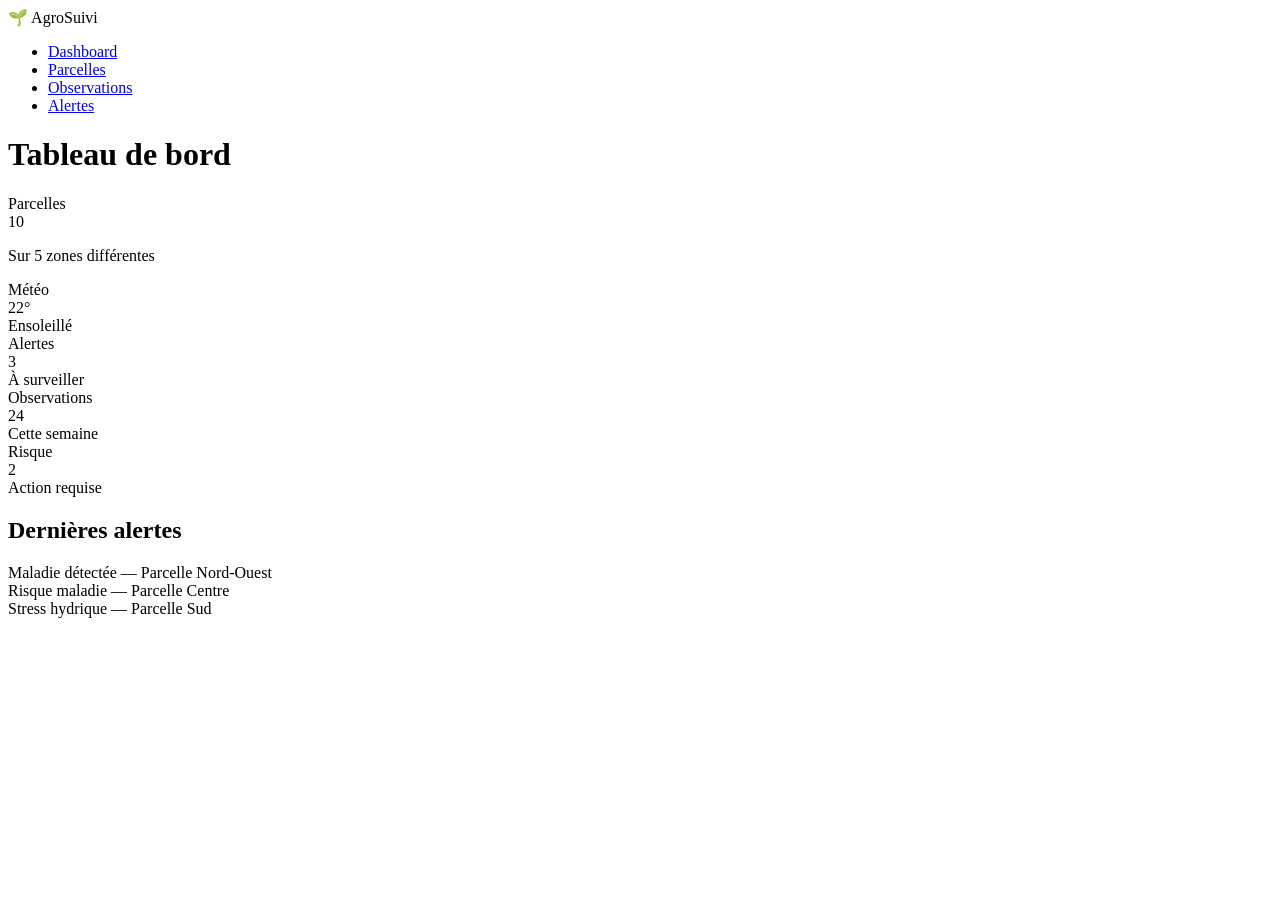
==== templates/index.html @ 2c7e05cf "html-index" ====
<!DOCTYPE html>
<html lang="fr">
<head>
    <meta charset="UTF-8">
    <meta name="viewport" content="width=device-width, initial-scale=1.0">
    <title>AgroSuivi - Tableau de bord</title>

    
</head>
<body>

    <!-- SIDEBAR -->
    <aside class="sidebar">
        <div class="logo">🌱 AgroSuivi</div>
        <ul class="menu">
            <li class="actif"><a href="index.html">Dashboard</a></li>
            <li><a href="parcelles.html">Parcelles</a></li>
            <li><a href="observations.html">Observations</a></li>
            <li><a href="alertes.html">Alertes</a></li>
        </ul>
    </aside>


    <!-- CONTENU -->
    <main class="contenu">

        <h1>Tableau de bord</h1>


        <!-- GRILLE BENTO -->
        <div class="bento">

            <!-- Grande boîte parcelles -->
            <div class="boite grande">
                <span class="label">Parcelles</span>
                <div>
                    <div class="chiffre">10</div>
                    <p class="info">Sur 5 zones différentes</p>
                </div>
            </div>

            <!-- Météo (lime) -->
            <div class="boite lime">
                <span class="label">Météo</span>
                <div class="chiffre">22°</div>
                <span class="info">Ensoleillé</span>
            </div>

            <!-- Alertes (orange) -->
            <div class="boite orange">
                <span class="label">Alertes</span>
                <div class="chiffre">3</div>
                <span class="info">À surveiller</span>
            </div>

            <!-- Observations -->
            <div class="boite">
                <span class="label">Observations</span>
                <div class="chiffre">24</div>
                <span class="info">Cette semaine</span>
            </div>

            <!-- Risque -->
            <div class="boite">
                <span class="label">Risque</span>
                <div class="chiffre">2</div>
                <span class="info">Action requise</span>
            </div>

        </div>


        <!-- DERNIÈRES ALERTES -->
        <div class="alertes-bloc">
            <h2>Dernières alertes</h2>

            <div class="alerte rouge">
                Maladie détectée — Parcelle Nord-Ouest
            </div>

            <div class="alerte orange">
                Risque maladie — Parcelle Centre
            </div>

            <div class="alerte bleu">
                Stress hydrique — Parcelle Sud
            </div>
        </div>

    </main>
    

</body>
</html>
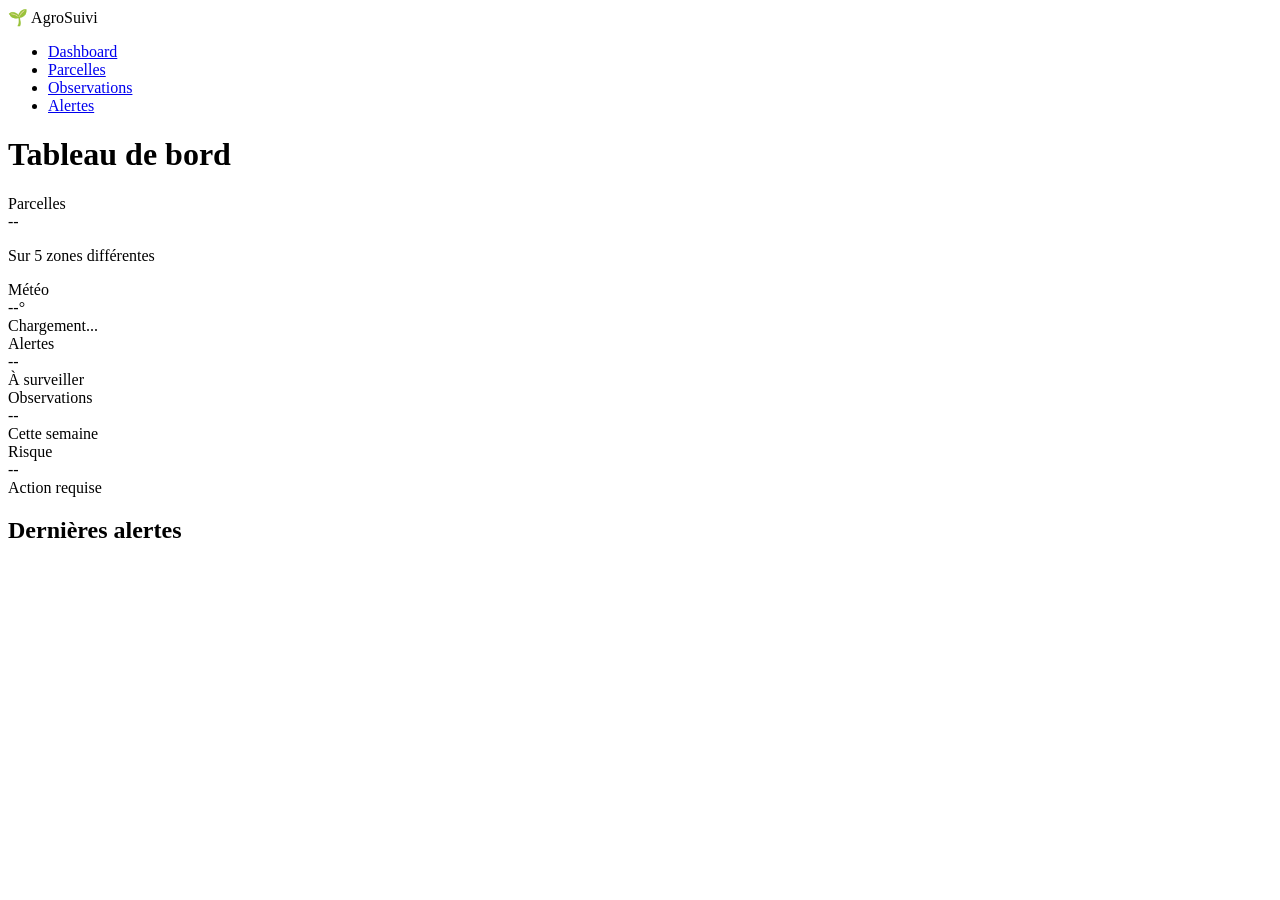
==== commit 909b04c7: "html final" ====
--- a/templates/index.html
+++ b/templates/index.html
@@ -9,7 +9,6 @@
 </head>
 <body>
 
-    <!-- SIDEBAR -->
     <aside class="sidebar">
         <div class="logo">🌱 AgroSuivi</div>
         <ul class="menu">
@@ -21,74 +20,57 @@
     </aside>
 
 
-    <!-- CONTENU -->
     <main class="contenu">
 
         <h1>Tableau de bord</h1>
 
-
-        <!-- GRILLE BENTO -->
         <div class="bento">
 
-            <!-- Grande boîte parcelles -->
             <div class="boite grande">
                 <span class="label">Parcelles</span>
                 <div>
-                    <div class="chiffre">10</div>
+                    <div class="chiffre" id="nb-parcelles">--</div>
                     <p class="info">Sur 5 zones différentes</p>
                 </div>
             </div>
 
-            <!-- Météo (lime) -->
             <div class="boite lime">
                 <span class="label">Météo</span>
-                <div class="chiffre">22°</div>
-                <span class="info">Ensoleillé</span>
+                <div class="chiffre" id="meteo-temp">--°</div>
+                <span class="info" id="meteo-detail">Chargement...</span>
             </div>
 
-            <!-- Alertes (orange) -->
             <div class="boite orange">
                 <span class="label">Alertes</span>
-                <div class="chiffre">3</div>
+                <div class="chiffre" id="nb-alertes">--</div>
                 <span class="info">À surveiller</span>
             </div>
 
-            <!-- Observations -->
             <div class="boite">
                 <span class="label">Observations</span>
-                <div class="chiffre">24</div>
+                <div class="chiffre" id="nb-observations">--</div>
                 <span class="info">Cette semaine</span>
             </div>
 
-            <!-- Risque -->
             <div class="boite">
                 <span class="label">Risque</span>
-                <div class="chiffre">2</div>
+                <div class="chiffre" id="nb-risque">--</div>
                 <span class="info">Action requise</span>
             </div>
 
         </div>
 
 
-        <!-- DERNIÈRES ALERTES -->
         <div class="alertes-bloc">
             <h2>Dernières alertes</h2>
-
-            <div class="alerte rouge">
-                Maladie détectée — Parcelle Nord-Ouest
-            </div>
-
-            <div class="alerte orange">
-                Risque maladie — Parcelle Centre
-            </div>
-
-            <div class="alerte bleu">
-                Stress hydrique — Parcelle Sud
+            <div id="liste-alertes">
+                <!--  alerte JS -->
             </div>
         </div>
 
     </main>
-    
+
+    <script src="/static/js/dashboard.js"></script>
 
 </body>
 </html>
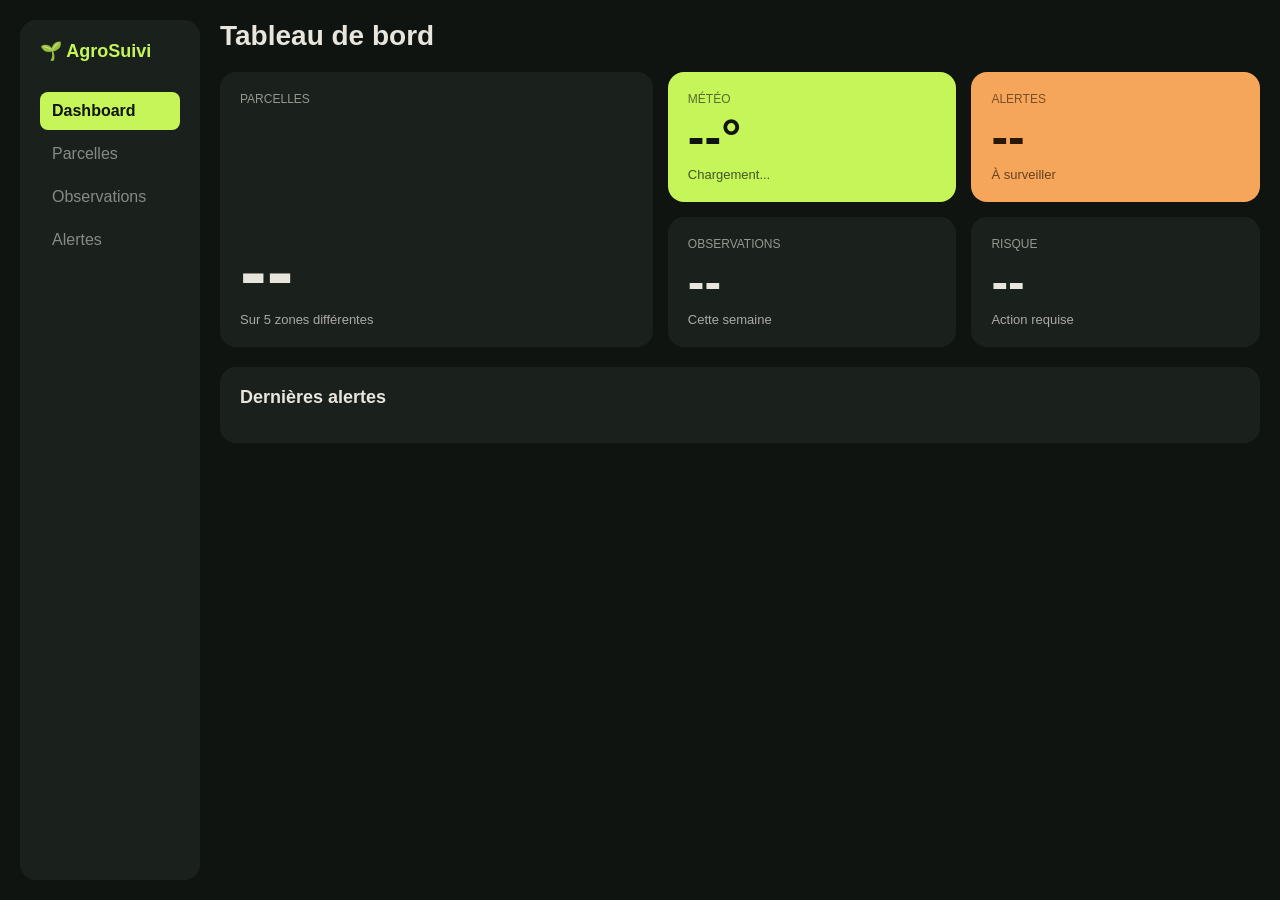
==== commit 72327cac: "js ajouté" ====
--- a/templates/index.html
+++ b/templates/index.html
@@ -3,6 +3,7 @@
 <head>
     <meta charset="UTF-8">
     <meta name="viewport" content="width=device-width, initial-scale=1.0">
+    <link rel="stylesheet" href="../static/css/style.css">
     <title>AgroSuivi - Tableau de bord</title>
 
     
@@ -70,7 +71,7 @@
 
     </main>
 
-    <script src="/static/js/dashboard.js"></script>
+    <script src="../static/js/dashboard.js"></script>
 
 </body>
 </html>
--- a/static/css/style.css
+++ b/static/css/style.css
@@ -0,0 +1,189 @@
+* {
+    margin: 0;
+    padding: 0;
+    box-sizing: border-box;
+}
+
+body {
+    font-family: Arial, sans-serif;
+    background-color: #0F1410;
+    color: #E8E5DD;
+    display: flex;
+    min-height: 100vh;
+    padding: 20px;
+    gap: 20px;
+}
+
+
+
+.sidebar {
+    width: 180px;
+    background-color: #1A211D;
+    border-radius: 16px;
+    padding: 20px;
+}
+
+.logo {
+    font-size: 18px;
+    font-weight: bold;
+    color: #C5F558;
+    margin-bottom: 30px;
+}
+
+.menu {
+    list-style: none;
+}
+
+.menu li {
+    padding: 10px 12px;
+    margin-bottom: 5px;
+    border-radius: 8px;
+    color: #888;
+    cursor: pointer;
+}
+
+.menu li.actif {
+    background-color: #C5F558;
+    color: #0F1410;
+    font-weight: bold;
+}
+
+.menu li a {
+    color: inherit;
+    text-decoration: none;
+    display: block;
+}
+
+
+
+.contenu {
+    flex: 1;
+}
+
+h1 {
+    font-size: 28px;
+    margin-bottom: 20px;
+}
+
+
+
+.bento {
+    display: grid;
+    grid-template-columns: 1.5fr 1fr 1fr;
+    grid-template-rows: 1fr 1fr;
+    gap: 15px;
+    margin-bottom: 20px;
+}
+
+.boite {
+    background-color: #1A211D;
+    border-radius: 16px;
+    padding: 20px;
+    display: flex;
+    flex-direction: column;
+    justify-content: space-between;
+    min-height: 130px;
+}
+
+.grande {
+    grid-row: span 2;
+}
+
+.lime {
+    background-color: #C5F558;
+    color: #0F1410;
+}
+
+.orange {
+    background-color: #F5A65B;
+    color: #2A1605;
+}
+
+.label {
+    font-size: 12px;
+    text-transform: uppercase;
+    opacity: 0.6;
+}
+
+.chiffre {
+    font-size: 50px;
+    font-weight: bold;
+    line-height: 1;
+}
+
+.grande .chiffre {
+    font-size: 80px;
+}
+
+.info {
+    font-size: 13px;
+    opacity: 0.7;
+}
+
+
+.alertes-bloc {
+    background-color: #1A211D;
+    border-radius: 16px;
+    padding: 20px;
+}
+
+.alertes-bloc h2 {
+    font-size: 18px;
+    margin-bottom: 15px;
+}
+
+.alerte {
+    padding: 12px;
+    border-radius: 8px;
+    margin-bottom: 8px;
+    font-size: 14px;
+}
+
+.alerte.rouge {
+    background-color: #2D1414;
+    border-left: 3px solid #E04545;
+}
+
+.alerte.orange {
+    background-color: #2D2014;
+    border-left: 3px solid #F5A65B;
+}
+
+.alerte.bleu {
+    background-color: #14222D;
+    border-left: 3px solid #5BAFF5;
+}
+
+
+/* ============================================
+   RESPONSIVE - Mobile (max 768px)
+   ============================================ */
+@media (max-width: 768px) {
+
+    body {
+        flex-direction: column;
+        padding: 10px;
+    }
+
+    .sidebar {
+        width: 100%;
+    }
+
+    .menu {
+        display: flex;
+        gap: 5px;
+        flex-wrap: wrap;
+    }
+
+    .bento {
+        grid-template-columns: 1fr;
+    }
+
+    .grande {
+        grid-row: span 1;
+    }
+
+    .grande .chiffre {
+        font-size: 50px;
+    }
+}
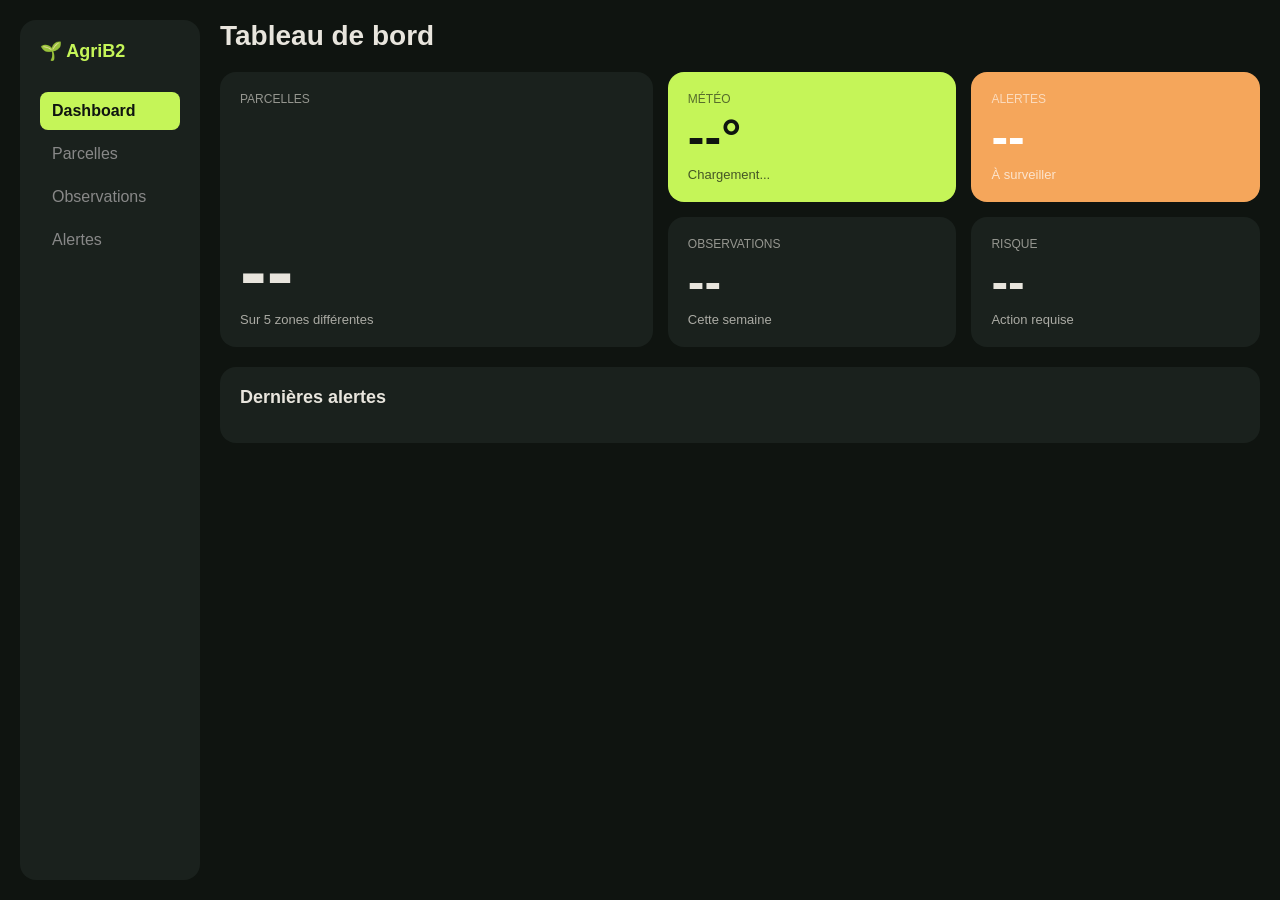
==== commit 4173ffec: "modification du css et ajout du SEO dans le head" ====
--- a/templates/index.html
+++ b/templates/index.html
@@ -1,17 +1,18 @@
 <!DOCTYPE html>
 <html lang="fr">
 <head>
-    <meta charset="UTF-8">
-    <meta name="viewport" content="width=device-width, initial-scale=1.0">
-    <link rel="stylesheet" href="../static/css/style.css">
-    <title>AgroSuivi - Tableau de bord</title>
-
-    
+  <meta charset="UTF-8">
+  <meta name="viewport" content="width=device-width, initial-scale=1.0">
+  <meta name="description" content="Tableau de bord de suivi agricole - visualisez vos parcelles, cultures et alertes en temps réel">
+  <meta name="keywords" content="agriculture, parcelles, cultures, alertes, suivi, météo">
+  <meta name="author" content="Amine, Hamza, Mohammed, Melinna">
+  <title>AgriB2 - Tableau de bord</title>
+<link rel="stylesheet" href="../static/css/style.css">
 </head>
 <body>
 
     <aside class="sidebar">
-        <div class="logo">🌱 AgroSuivi</div>
+        <div class="logo">🌱 AgriB2</div>
         <ul class="menu">
             <li class="actif"><a href="index.html">Dashboard</a></li>
             <li><a href="parcelles.html">Parcelles</a></li>
--- a/static/css/style.css
+++ b/static/css/style.css
@@ -96,7 +96,7 @@
 
 .orange {
     background-color: #F5A65B;
-    color: #2A1605;
+    color: #ffffff;
 }
 
 .label {
@@ -186,4 +186,342 @@
     .grande .chiffre {
         font-size: 50px;
     }
+}
+
+/* ============================================
+   PAGE Observations
+   ============================================ */
+
+/* --- GRILLE 2 COLONNES OBSERVATIONS --- */
+.grille {
+    display: grid;
+    grid-template-columns: 1fr 1.4fr;
+    gap: 15px;
+}
+
+.carte {
+    background-color: #1A211D;
+    border-radius: 16px;
+    padding: 20px;
+}
+
+/* --- FORMULAIRE --- */
+.champ {
+    margin-bottom: 14px;
+}
+
+.champ label {
+    display: block;
+    font-size: 12px;
+    text-transform: uppercase;
+    color: #888;
+    margin-bottom: 6px;
+}
+
+.champ select,
+.champ input,
+.champ textarea {
+    width: 100%;
+    background-color: #0F1410;
+    border: 1px solid #2A3A30;
+    border-radius: 8px;
+    padding: 10px 12px;
+    color: #E8E5DD;
+    font-size: 14px;
+    font-family: Arial, sans-serif;
+    outline: none;
+}
+
+.champ textarea {
+    height: 80px;
+    resize: none;
+}
+
+/* --- BOUTONS ETAT --- */
+.etats {
+    display: grid;
+    grid-template-columns: 1fr 1fr;
+    gap: 6px;
+}
+
+.btn-etat {
+    background-color: #0F1410;
+    border: 1px solid #2A3A30;
+    border-radius: 8px;
+    padding: 8px;
+    color: #888;
+    font-size: 12px;
+    cursor: pointer;
+}
+
+.btn-etat.actif {
+    background-color: #1E3A10;
+    border-color: #C5F558;
+    color: #C5F558;
+    font-weight: bold;
+}
+
+/* --- BOUTON ENVOYER --- */
+.btn-envoyer {
+    width: 100%;
+    background-color: #C5F558;
+    color: #0F1410;
+    border: none;
+    border-radius: 8px;
+    padding: 12px;
+    font-size: 14px;
+    font-weight: bold;
+    cursor: pointer;
+    margin-top: 6px;
+}
+
+/* --- MESSAGE SUCCES --- */
+.msg-succes {
+    display: none;
+    background-color: #1E3A10;
+    border: 1px solid #C5F558;
+    border-radius: 8px;
+    padding: 10px;
+    text-align: center;
+    color: #C5F558;
+    font-size: 13px;
+    margin-top: 10px;
+}
+
+/* --- HISTORIQUE --- */
+.historique-header {
+    display: flex;
+    justify-content: space-between;
+    align-items: center;
+    margin-bottom: 16px;
+}
+
+.filtre {
+    background-color: #0F1410;
+    border: 1px solid #2A3A30;
+    border-radius: 8px;
+    padding: 6px 10px;
+    color: #E8E5DD;
+    font-size: 12px;
+    outline: none;
+}
+
+/* --- UNE OBSERVATION --- */
+.obs {
+    display: flex;
+    gap: 12px;
+    padding-bottom: 14px;
+    border-bottom: 1px solid #1E2820;
+    margin-bottom: 14px;
+}
+
+.obs:last-child {
+    border-bottom: none;
+    margin-bottom: 0;
+}
+
+.point {
+    width: 8px;
+    height: 8px;
+    border-radius: 50%;
+    margin-top: 5px;
+    flex-shrink: 0;
+}
+
+.point-vert   { background-color: #C5F558; }
+.point-orange { background-color: #F5A65B; }
+.point-rouge  { background-color: #E04545; }
+.point-bleu   { background-color: #5BAFF5; }
+
+.obs-info { flex: 1; }
+
+.obs-ligne1 {
+    display: flex;
+    justify-content: space-between;
+    margin-bottom: 3px;
+}
+
+.obs-etat { font-size: 13px; font-weight: bold; }
+.obs-date { font-size: 11px; color: #888; }
+.obs-parcelle { font-size: 12px; color: #C5F558; margin-bottom: 3px; }
+.obs-commentaire { font-size: 12px; color: #888; }
+
+/* --- RESPONSIVE --- */
+@media (max-width: 768px) {
+    .grille { grid-template-columns: 1fr; }
+}
+
+
+
+/* =============
+   PAGE PARCELLES 
+   ============= */
+
+/* Header avec titre + bouton */
+.header-page {
+    display: flex;
+    justify-content: space-between;
+    align-items: center;
+    margin-bottom: 20px;
+}
+
+.btn-ajouter {
+    background-color: #C5F558;
+    color: #0F1410;
+    border: none;
+    padding: 10px 18px;
+    border-radius: 10px;
+    font-weight: bold;
+    cursor: pointer;
+    font-size: 14px;
+}
+
+
+/* Filtres en pastilles */
+.filtres {
+    display: flex;
+    gap: 8px;
+    margin-bottom: 20px;
+    flex-wrap: wrap;
+}
+
+.filtre {
+    background-color: #1A211D;
+    color: #888;
+    padding: 8px 14px;
+    border-radius: 20px;
+    font-size: 13px;
+    cursor: pointer;
+    border: 1px solid #2A332D;
+}
+
+.filtre.actif {
+    background-color: #C5F558;
+    color: #0F1410;
+    border-color: #C5F558;
+}
+
+
+/* Grille de cartes parcelles */
+.grille-parcelles {
+    display: grid;
+    grid-template-columns: repeat(3, 1fr);
+    gap: 15px;
+}
+
+.carte {
+    background-color: #1A211D;
+    border-radius: 16px;
+    padding: 18px;
+    border-left: 4px solid #C5F558;
+}
+
+.carte.risque { border-left-color: #F5A65B; }
+.carte.maladie { border-left-color: #E04545; }
+
+
+.carte-haut {
+    display: flex;
+    justify-content: space-between;
+    align-items: flex-start;
+    margin-bottom: 15px;
+}
+
+.carte-nom {
+    font-size: 16px;
+    font-weight: bold;
+}
+
+.carte-zone {
+    font-size: 12px;
+    color: #888;
+    margin-top: 2px;
+}
+
+
+/* Badge statut */
+.badge {
+    font-size: 11px;
+    padding: 4px 10px;
+    border-radius: 12px;
+    font-weight: bold;
+}
+
+.badge.ok {
+    background-color: #C5F558;
+    color: #0F1410;
+}
+
+.badge.risque {
+    background-color: #F5A65B;
+    color: #ffffff;
+}
+
+.badge.maladie {
+    background-color: #E04545;
+    color: white;
+}
+
+
+/* Infos en bas de carte */
+.carte-infos {
+    display: flex;
+    justify-content: space-between;
+    font-size: 13px;
+    color: #888;
+    padding-top: 12px;
+    border-top: 1px solid #2A332D;
+}
+
+.carte-infos strong {
+    color: #E8E5DD;
+    display: block;
+}
+
+
+/* Responsive parcelles */
+@media (max-width: 768px) {
+    .grille-parcelles {
+        grid-template-columns: 1fr;
+    }
+}     
+
+
+/* =============
+   PAGE ALERTES 
+   =============*/
+
+/* 3 KPI par niveau */
+.kpi-alertes {
+    display: grid;
+    grid-template-columns: repeat(3, 1fr);
+    gap: 15px;
+    margin-bottom: 20px;
+}
+
+.kpi-alerte {
+    background-color: #1A211D;
+    border-radius: 16px;
+    padding: 20px;
+    border-left: 4px solid #C5F558;
+}
+
+.kpi-alerte.rouge { border-left-color: #E04545; }
+.kpi-alerte.orange { border-left-color: #F5A65B; }
+.kpi-alerte.bleu { border-left-color: #5BAFF5; }
+
+
+/* Date à droite dans la liste d'alertes */
+.alerte-date {
+    float: right;
+    font-size: 12px;
+    opacity: 0.7;
+}
+
+
+/* Responsive alertes */
+@media (max-width: 768px) {
+    .kpi-alertes {
+        grid-template-columns: 1fr;
+    }
 }
